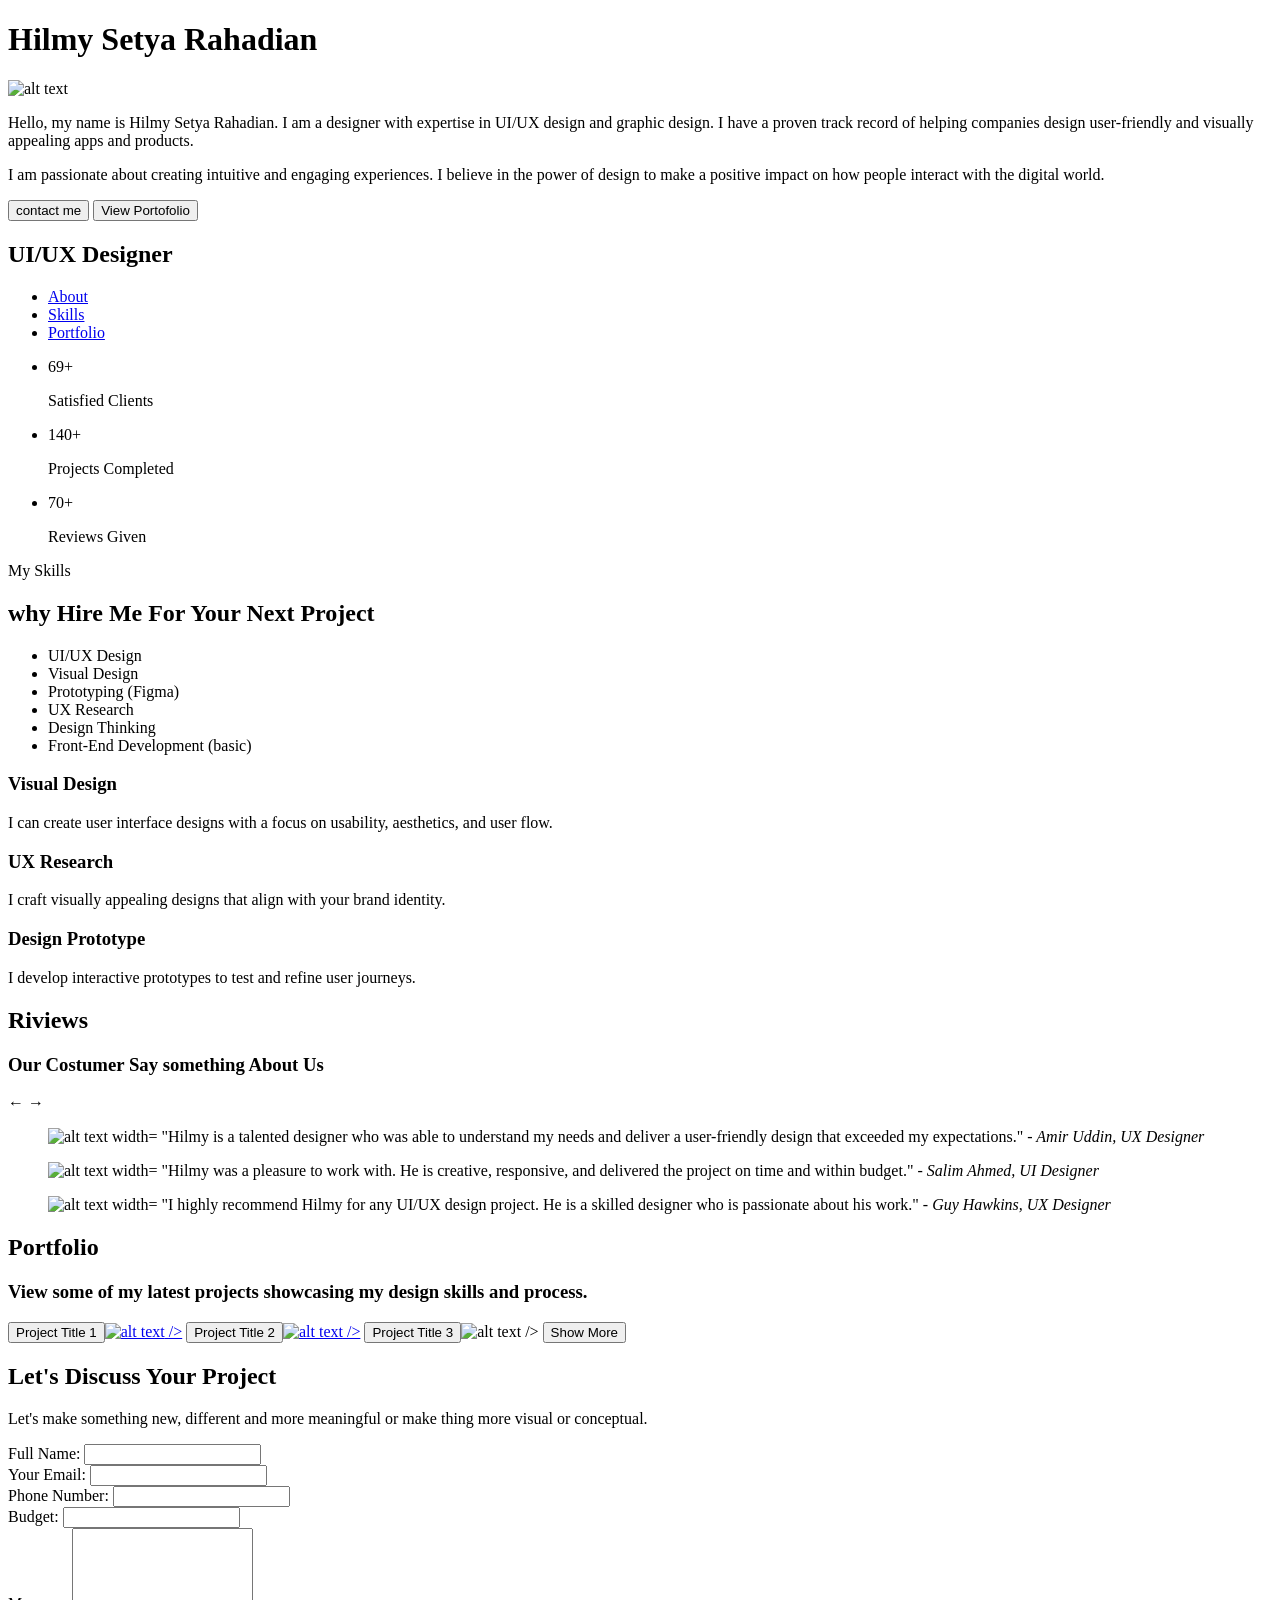
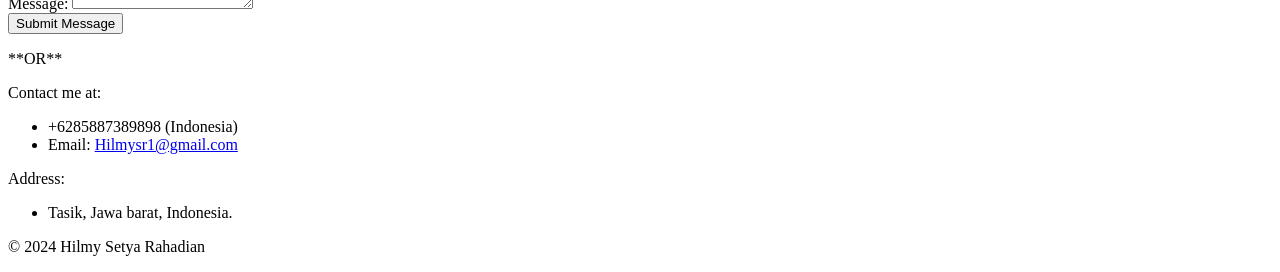
==== index.html @ 0fe9baed "Add files via upload" ====
<!DOCTYPE html>
<html lang="en">
  <head>
    <meta charset="UTF-8" />
    <meta name="viewport" content="width=device-width, initial-scale=1.0" />
    <title>Hilmy Setya Rahadian | UI/UX Designer</title>
    <link rel="stylesheet" href="styles.css" />
  </head>
  <body>
    <header>
      <h1>Hilmy Setya Rahadian</h1>
      <img class="image4" src="./assets/my foto.jpeg" alt="alt text" width= "400" height="400" />

        <p>
          Hello, my name is Hilmy Setya Rahadian. I am a designer with expertise
          in UI/UX design and graphic design. I have a proven track record of
          helping companies design user-friendly and visually appealing apps and
          products.
        </p>

        <p>
          I am passionate about creating intuitive and engaging experiences. I
          believe in the power of design to make a positive impact on how people
          interact with the digital world.
        </p>
        <button>contact me</button>
        <button>View Portofolio</button>
      </section>

      <h2>UI/UX Designer</h2>
    </header>

    <nav>
      <ul>
        <li><a href="#about">About</a></li>
        <li><a href="#skills">Skills</a></li>
        <li><a href="#portfolio">Portfolio</a></li>
      </ul>
      <a href="#">
    
          </a>
        </a>
      </a>
    </nav>
    <section class="stats">
      <ul class="stats-list">
        <li>
          <span class="stat-count">69+</span>
          <p>Satisfied Clients</p>
        </li>
        <li>
          <span class="stat-count">140+</span>
          <p>Projects Completed</p>
        </li>
        <li>
          <span class="stat-count">70+</span>
          <p>Reviews Given</p>
        </li>
      </ul>
      

    <main>
      <section id="skills">
        <p>My Skills <p>
        <h2>why Hire Me For Your Next Project</h2>
        <ul class="skills-list">
          <li>UI/UX Design</li>
          <li>Visual Design</li>
          <li>Prototyping (Figma)</li>
          <li>UX Research</li>
          <li>Design Thinking</li>
          <li>Front-End Development (basic)</li>
        </ul>
        <div class="skills-descriptions">
          <h3>Visual Design</h3>
          <p>
            I can create user interface designs with a focus on usability,
            aesthetics, and user flow.
          </p>
          <h3>UX Research</h3>
          <p>
            I craft visually appealing designs that align with your brand
            identity.
          </p>
          <h3>Design Prototype</h3>
          <p>
            I develop interactive prototypes to test and refine user journeys.
          </p>
        </div>
      </section>
    </section>

    <section id="Riviews">
      <h2>Riviews</h2>
      <h3>Our Costumer Say something About Us</h3><p> &#8592 &#8594 </p>
      <div class="Riviews-container">
        <blockquote>
          <img class="image4" src="./assets/random person.png" alt="alt text width="200 height="100" />
          "Hilmy is a talented designer who was able to understand my needs
          and deliver a user-friendly design that exceeded my expectations."
          <cite>- Amir Uddin, UX Designer</cite>
        </blockquote>
        <blockquote>
          <img class="image4" src="./assets/random person 1.png" alt="alt text width="200 height="100" />
          "Hilmy was a pleasure to work with. He is creative, responsive, and
          delivered the project on time and within budget."
          <cite>- Salim Ahmed, UI Designer</cite>
        </blockquote>
        <blockquote>
          <img class="image4" src="./assets/random person 2.png" alt="alt text width="400 height="200" />
          "I highly recommend Hilmy for any UI/UX design project. He is a
          skilled designer who is passionate about his work."
          <cite>- Guy Hawkins, UX Designer</cite>
        </blockquote>
  </section>
      <section id="portfolio">
        <h2>Portfolio</h2>
       
         <h3> View some of my latest projects showcasing my design skills and
          process.
        </h3>
        
        <a href="#" class="portfolio-item"
          > <button>Project Title 1</button><img class="image4" src="./assets/project 1.png" alt="alt text" width= "200" height="500" />
        /></a> 

        <a href="#" class="portfolio-item"
          ><button>Project Title 2</button><img class="image4" src="./assets/project 2.png" alt="alt text" width= "200" height="500" />
        /></a>

        <a href="#" class="portfolio-item"
       ></a> <button>Project Title 3</button><img class="image4" src="./assets/project 3.png" alt="alt text" width= "200" height="500" />
        /></a>

        <button>Show More</button>
   
    
          <section id="contact">
            <h2>Let's Discuss Your Project</h2>
            <p>
              Let's make something new, different and more meaningful or make
              thing more visual or conceptual.
            </p>
            <form action="form-handler.php" method="post">
              <div class="contact-form">
                <label for="name">Full Name:</label>
                <input type="text" id="name" name="name" required />
              </div>
              <div class="contact-form">
                <label for="email">Your Email:</label>
                <input type="email" id="email" name="email" required />
              </div>
              <div class="contact-form">
                <label for="phone">Phone Number:</label>
                <input type="tel" id="phone" name="phone" />
              </div>
              <div class="contact-form">
                <label for="budget">Budget:</label>
                <input type="text" id="budget" name="budget" />
              </div>
              <div class="contact-form">
                <label for="message">Message:</label>
                <textarea
                  id="message"
                  name="message"
                  rows="5"
                  required
                ></textarea>
              </div>
              <div class="contact-form">
                <button type="submit">Submit Message</button>
              </div>
            </form>
            <p>**OR**</p>
            <p>Contact me at:</p>
            <ul class="contact-info">
              <li>+6285887389898 (Indonesia)</li>

            
              </li>
              <li>
                Email:
                <a href="mailto:azraelcreed9@gmail.com"
                  >Hilmysr1@gmail.com</a
                >
              </li>
            </ul>
            <p>Address:</p>
            <ul class="contact-info">
              <li>Tasik, Jawa barat, Indonesia.</li>
            </ul>
          </section>
        </div>
      </section>
    </main>

    <footer>
      <p>&copy; 2024 Hilmy Setya Rahadian</p>
    </footer>
  </body>
</html>
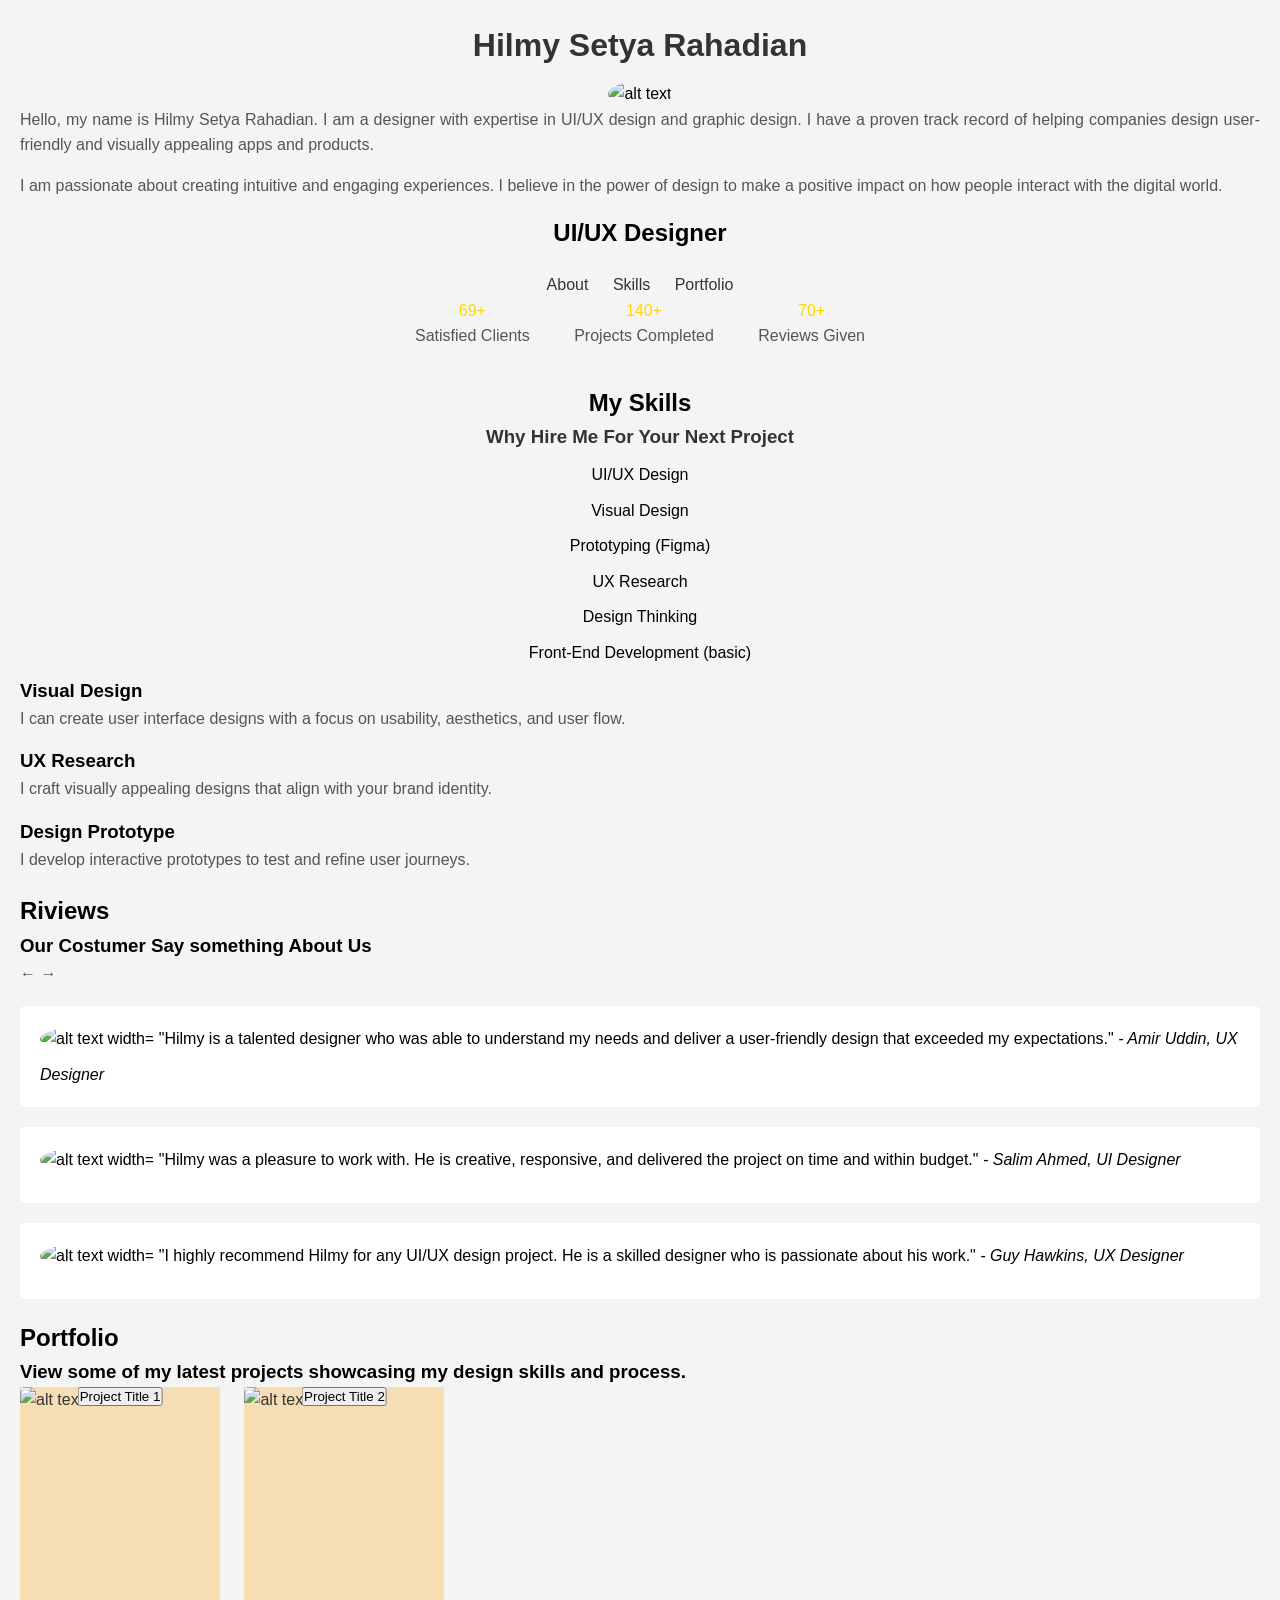
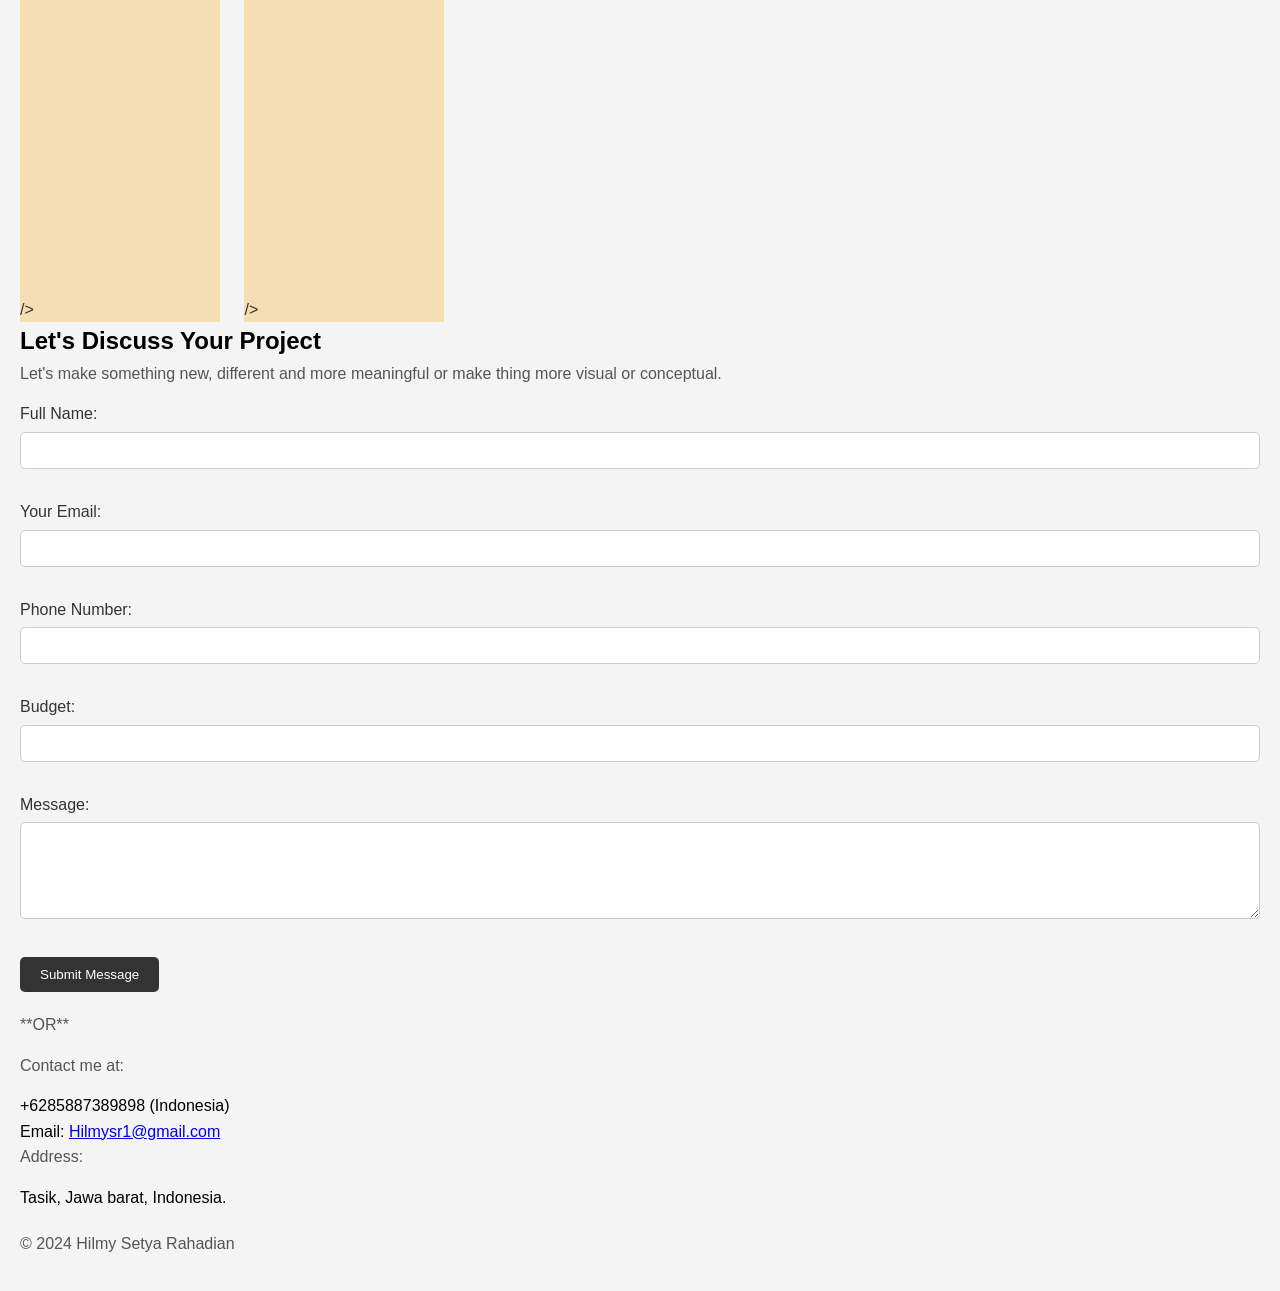
==== commit 507648a1: "Add files via upload" ====
--- a/index.html
+++ b/index.html
@@ -5,11 +5,13 @@
     <meta name="viewport" content="width=device-width, initial-scale=1.0" />
     <title>Hilmy Setya Rahadian | UI/UX Designer</title>
     <link rel="stylesheet" href="styles.css" />
-  </head>
+  </head> 
   <body>
     <header>
       <h1>Hilmy Setya Rahadian</h1>
-      <img class="image4" src="./assets/my foto.jpeg" alt="alt text" width= "400" height="400" />
+     <div class="image-container">
+  <img class="image1" src="./assets/my foto.jpeg" alt="alt text" width="300" height="200" />
+</div>
 
         <p>
           Hello, my name is Hilmy Setya Rahadian. I am a designer with expertise
@@ -23,8 +25,6 @@
           believe in the power of design to make a positive impact on how people
           interact with the digital world.
         </p>
-        <button>contact me</button>
-        <button>View Portofolio</button>
       </section>
 
       <h2>UI/UX Designer</h2>
@@ -58,11 +58,11 @@
         </li>
       </ul>
       
-
+<header></header>
     <main>
       <section id="skills">
-        <p>My Skills <p>
-        <h2>why Hire Me For Your Next Project</h2>
+        <h2>My Skills</h2>
+        <h1>Why Hire Me For Your Next Project</h1>
         <ul class="skills-list">
           <li>UI/UX Design</li>
           <li>Visual Design</li>
@@ -71,24 +71,26 @@
           <li>Design Thinking</li>
           <li>Front-End Development (basic)</li>
         </ul>
-        <div class="skills-descriptions">
-          <h3>Visual Design</h3>
-          <p>
-            I can create user interface designs with a focus on usability,
-            aesthetics, and user flow.
-          </p>
-          <h3>UX Research</h3>
-          <p>
-            I craft visually appealing designs that align with your brand
-            identity.
-          </p>
-          <h3>Design Prototype</h3>
-          <p>
-            I develop interactive prototypes to test and refine user journeys.
-          </p>
-        </div>
       </section>
-    </section>
+        
+          <div class="skills-descriptions">
+            <h3>Visual Design</h3>
+            <p>
+              I can create user interface designs with a focus on usability,
+              aesthetics, and user flow.
+            </p>
+            <h3>UX Research</h3>
+            <p>
+              I craft visually appealing designs that align with your brand
+              identity.
+            </p>
+            <h3>Design Prototype</h3>
+            <p>
+              I develop interactive prototypes to test and refine user journeys.
+            </p>
+          </div>
+        </section>
+      </section>
 
     <section id="Riviews">
       <h2>Riviews</h2>
@@ -127,14 +129,7 @@
         <a href="#" class="portfolio-item"
           ><button>Project Title 2</button><img class="image4" src="./assets/project 2.png" alt="alt text" width= "200" height="500" />
         /></a>
-
-        <a href="#" class="portfolio-item"
-       ></a> <button>Project Title 3</button><img class="image4" src="./assets/project 3.png" alt="alt text" width= "200" height="500" />
-        /></a>
-
-        <button>Show More</button>
    
-    
           <section id="contact">
             <h2>Let's Discuss Your Project</h2>
             <p>
--- a/styles.css
+++ b/styles.css
@@ -0,0 +1,198 @@
+/* Reset CSS */
+p {
+  text-align: justify; /* Membuat teks rata kanan dan kiri */
+}
+
+* {
+  margin: 0;
+  padding: 0;
+  box-sizing: border-box;
+}
+.image1 {
+  position: relative;
+}
+
+.image4 {
+  border-radius: 50%;
+}
+.image1 {
+  border-radius: 50%; /* Mengatur gambar menjadi lingkaran */
+  width: 300px;
+  height: 200px;
+}
+
+body {
+  font-family: Arial, sans-serif;
+  line-height: 1.6;
+  background-color: #f4f4f4;
+  padding: 20px;
+}
+
+.portfolio-item {
+  background-color: #f5deb3; /* Kode warna krem */
+  position: relative;
+}
+.stat-count {
+  color: #ffd700; /* Atur warna teks menjadi kuning */
+}
+
+.portfolio-item button {
+  position: absolute;
+  top: 0;
+  left: 50%;
+  transform: translateX(-50%);
+  z-index: 1;
+}
+
+header {
+  text-align: center;
+  margin-bottom: 20px;
+}
+
+h1 {
+  color: #333;
+  margin-bottom: 10px;
+}
+.skills-descriptions h3,
+.skills-descriptions p {
+  white-space: nowrap;
+}
+p {
+  color: #555;
+  margin-bottom: 15px;
+}
+
+nav ul {
+  list-style: none;
+  text-align: center;
+}
+
+nav ul li {
+  display: inline;
+  margin: 0 10px;
+}
+
+nav ul li a {
+  text-decoration: none;
+  color: #333;
+  transition: color 0.3s ease;
+}
+
+nav ul li a:hover {
+  color: #f00; /* Ganti dengan warna yang diinginkan */
+}
+
+section.stats {
+  text-align: center;
+  margin-bottom: 20px;
+}
+
+.stats-list {
+  list-style: none;
+  padding: 0;
+}
+
+.stats-list li {
+  display: inline-block;
+  margin: 0 20px;
+  color: #777;
+}
+
+.skills-list {
+  list-style: none;
+  padding: 0;
+}
+
+.skills-list li {
+  margin-bottom: 10px;
+}
+
+.skills-descriptions h3 {
+  margin-top: 10px;
+}
+
+.Riviews-container {
+  margin-top: 20px;
+}
+
+blockquote {
+  background: #fff;
+  padding: 20px;
+  border-radius: 5px;
+  margin-bottom: 20px;
+}
+
+blockquote img {
+  border-radius: 50%;
+  margin-bottom: 10px;
+}
+
+.portfolio-item {
+  display: inline-block;
+  margin-right: 20px;
+  text-decoration: none;
+  color: #333;
+}
+
+.portfolio-item img {
+  display: block;
+  border-radius: 5px;
+  margin-bottom: 10px;
+}
+.portfolio-item {
+  position: relative;
+}
+.skills-descriptions {
+  text-align: left; /* Mengatur teks ke kiri */
+}
+
+.portfolio-item button {
+  position: absolute;
+  top: 0;
+  left: 50%; /* Menggeser tombol ke tengah */
+  transform: translateX -50%; /* Untuk menggeser tombol ke tengah secara horizontal */
+  z-index: 1; /* Untuk memastikan tombol berada di atas gambar */
+}
+
+.contact-form {
+  margin-bottom: 20px;
+}
+
+.contact-form label {
+  display: block;
+  margin-bottom: 5px;
+  color: #333;
+}
+
+.contact-form input,
+.contact-form textarea {
+  width: 100%;
+  padding: 10px;
+  margin-bottom: 10px;
+  border: 1px solid #ccc;
+  border-radius: 5px;
+}
+
+.contact-form button {
+  padding: 10px 20px;
+  background-color: #333;
+  color: #fff;
+  border: none;
+  border-radius: 5px;
+  cursor: pointer;
+  transition: background-color 0.3s ease;
+}
+
+.contact-form button:hover {
+  background-color: #f00; /* Ganti dengan warna yang diinginkan */
+}
+
+.contact-info {
+  list-style: none;
+}
+
+footer {
+  text-align: center;
+  margin-top: 20px;
+  color: #777;
+}
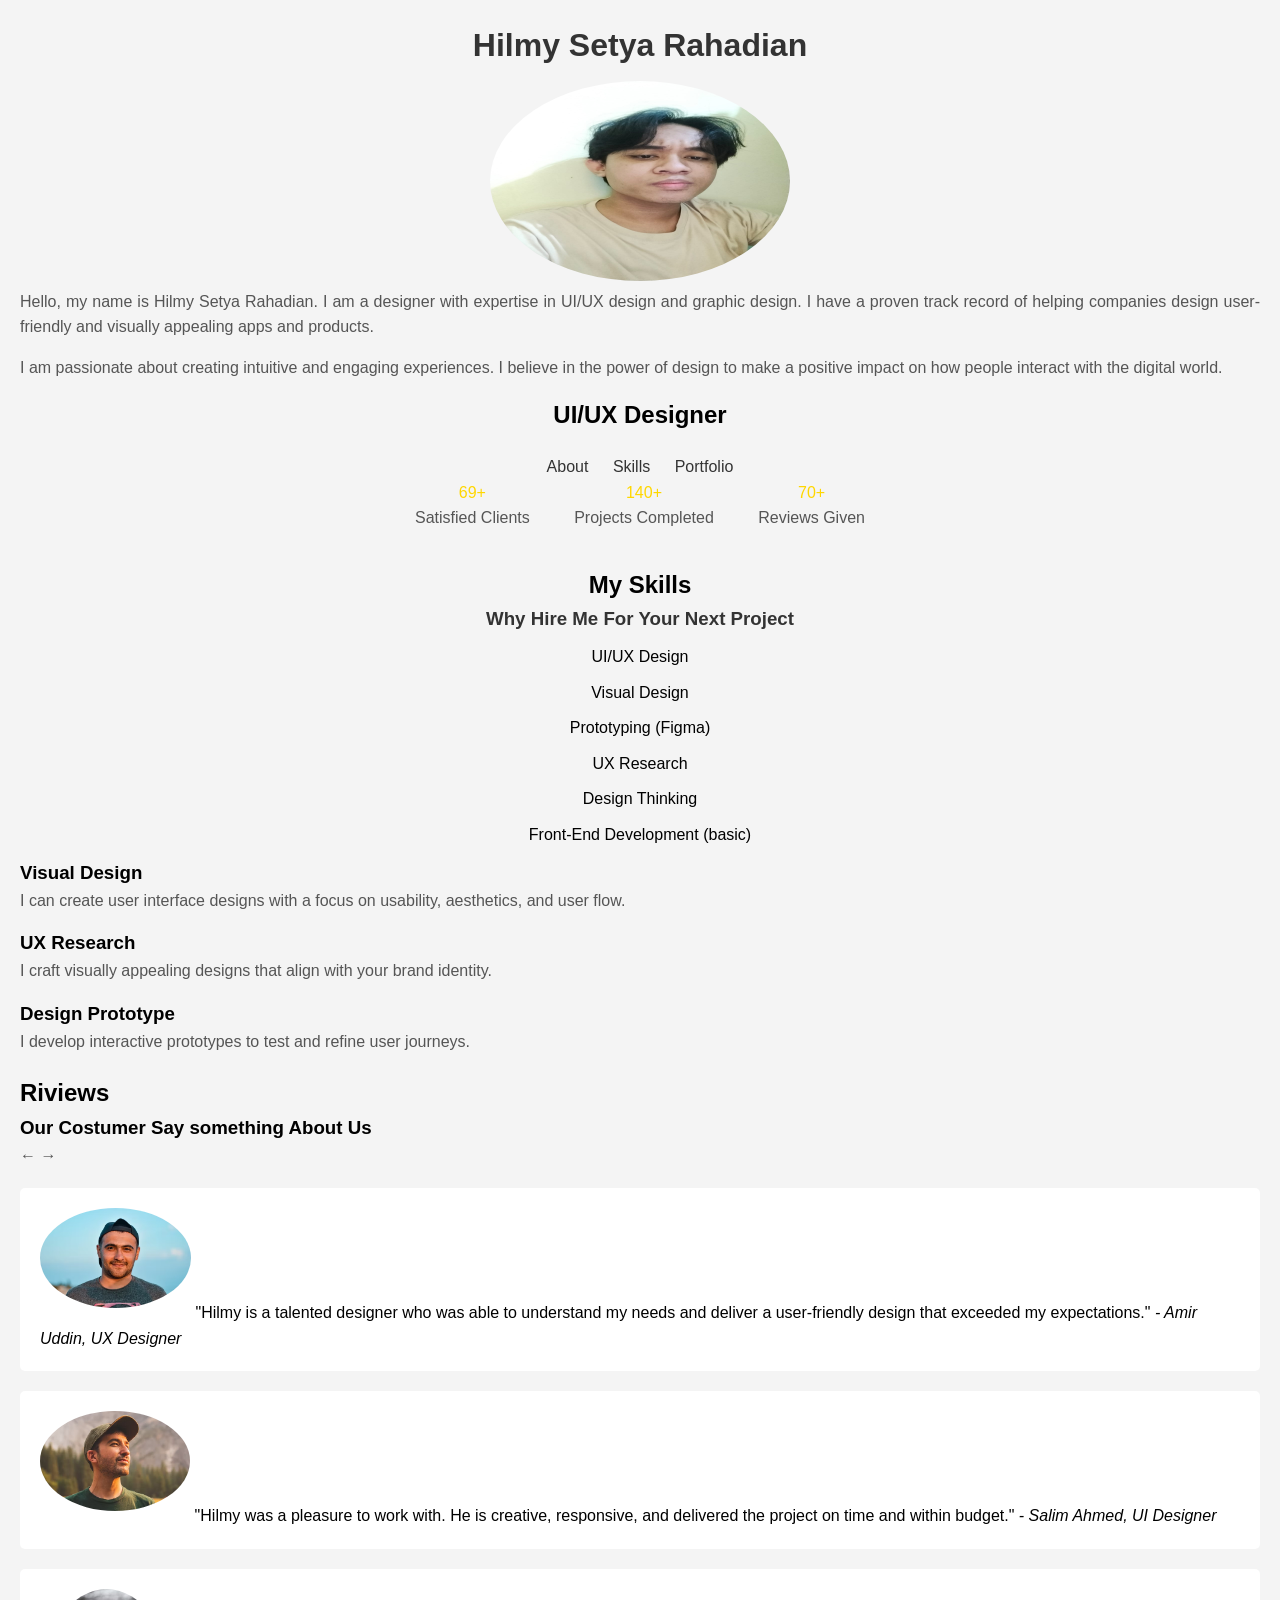
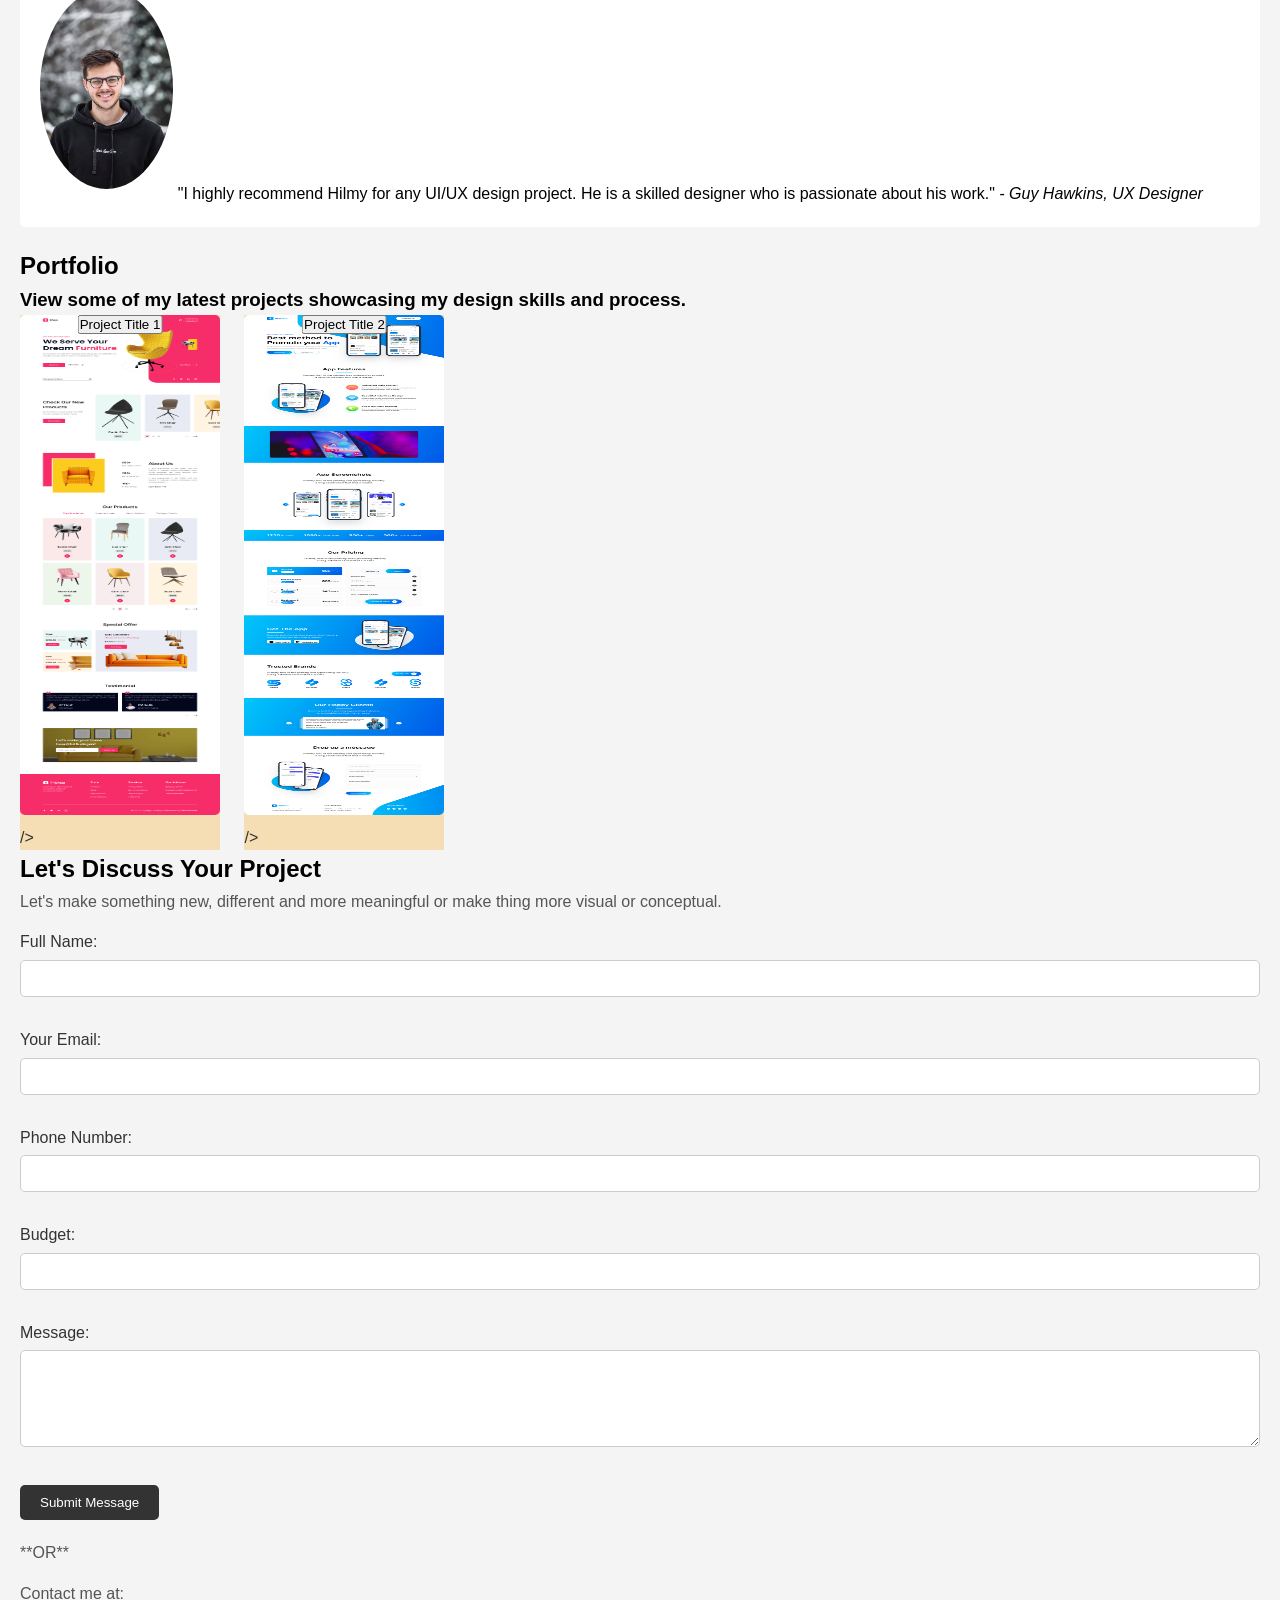
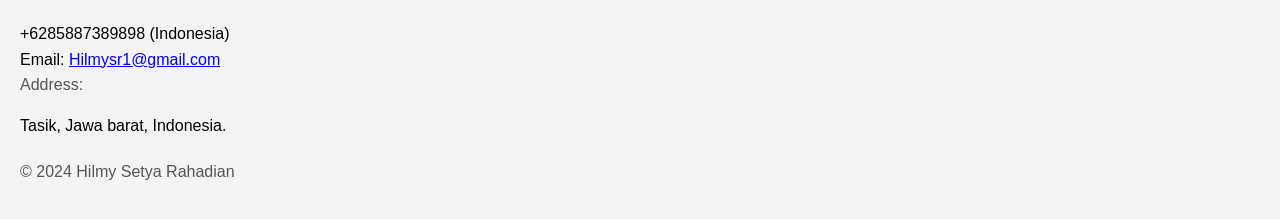
==== commit b287d297: "Add files via upload" ====
--- a/index.html
+++ b/index.html
@@ -25,8 +25,7 @@
           believe in the power of design to make a positive impact on how people
           interact with the digital world.
         </p>
-      </section>
-
+      </section>  
       <h2>UI/UX Designer</h2>
     </header>
 
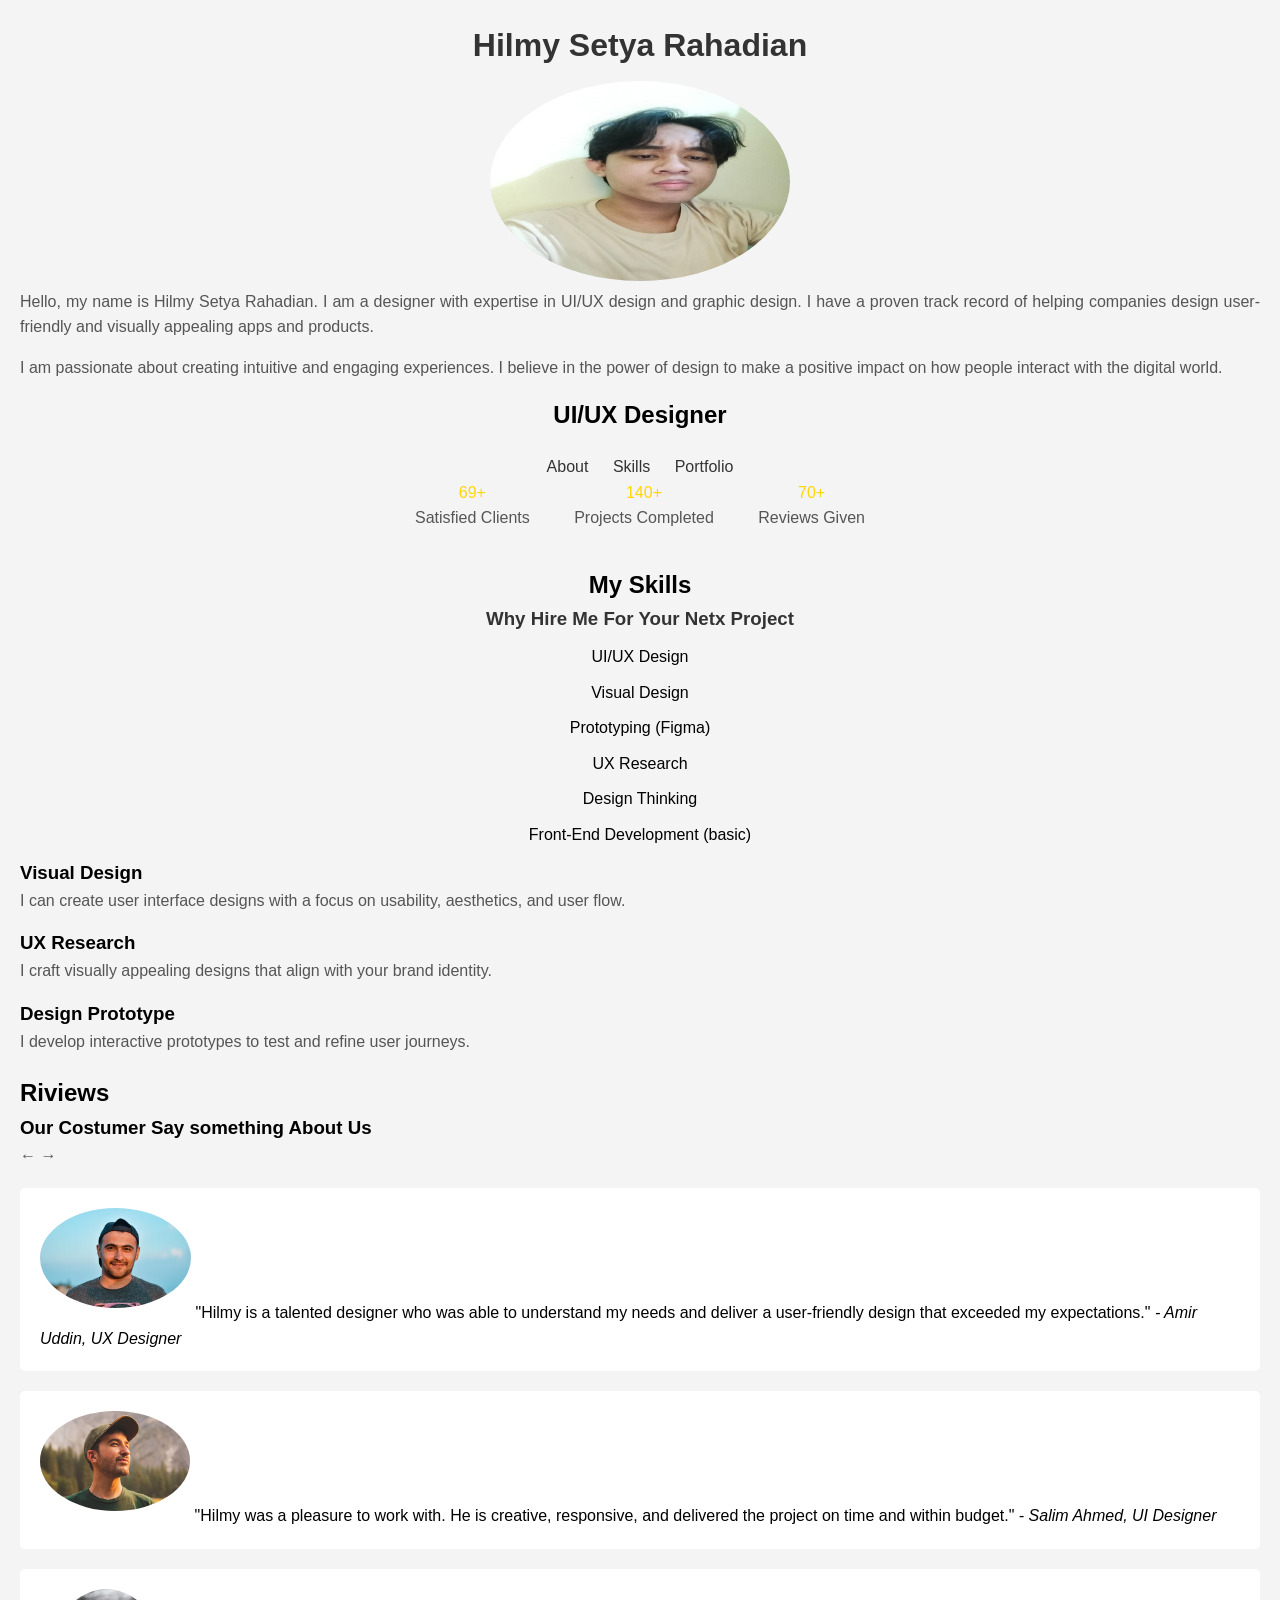
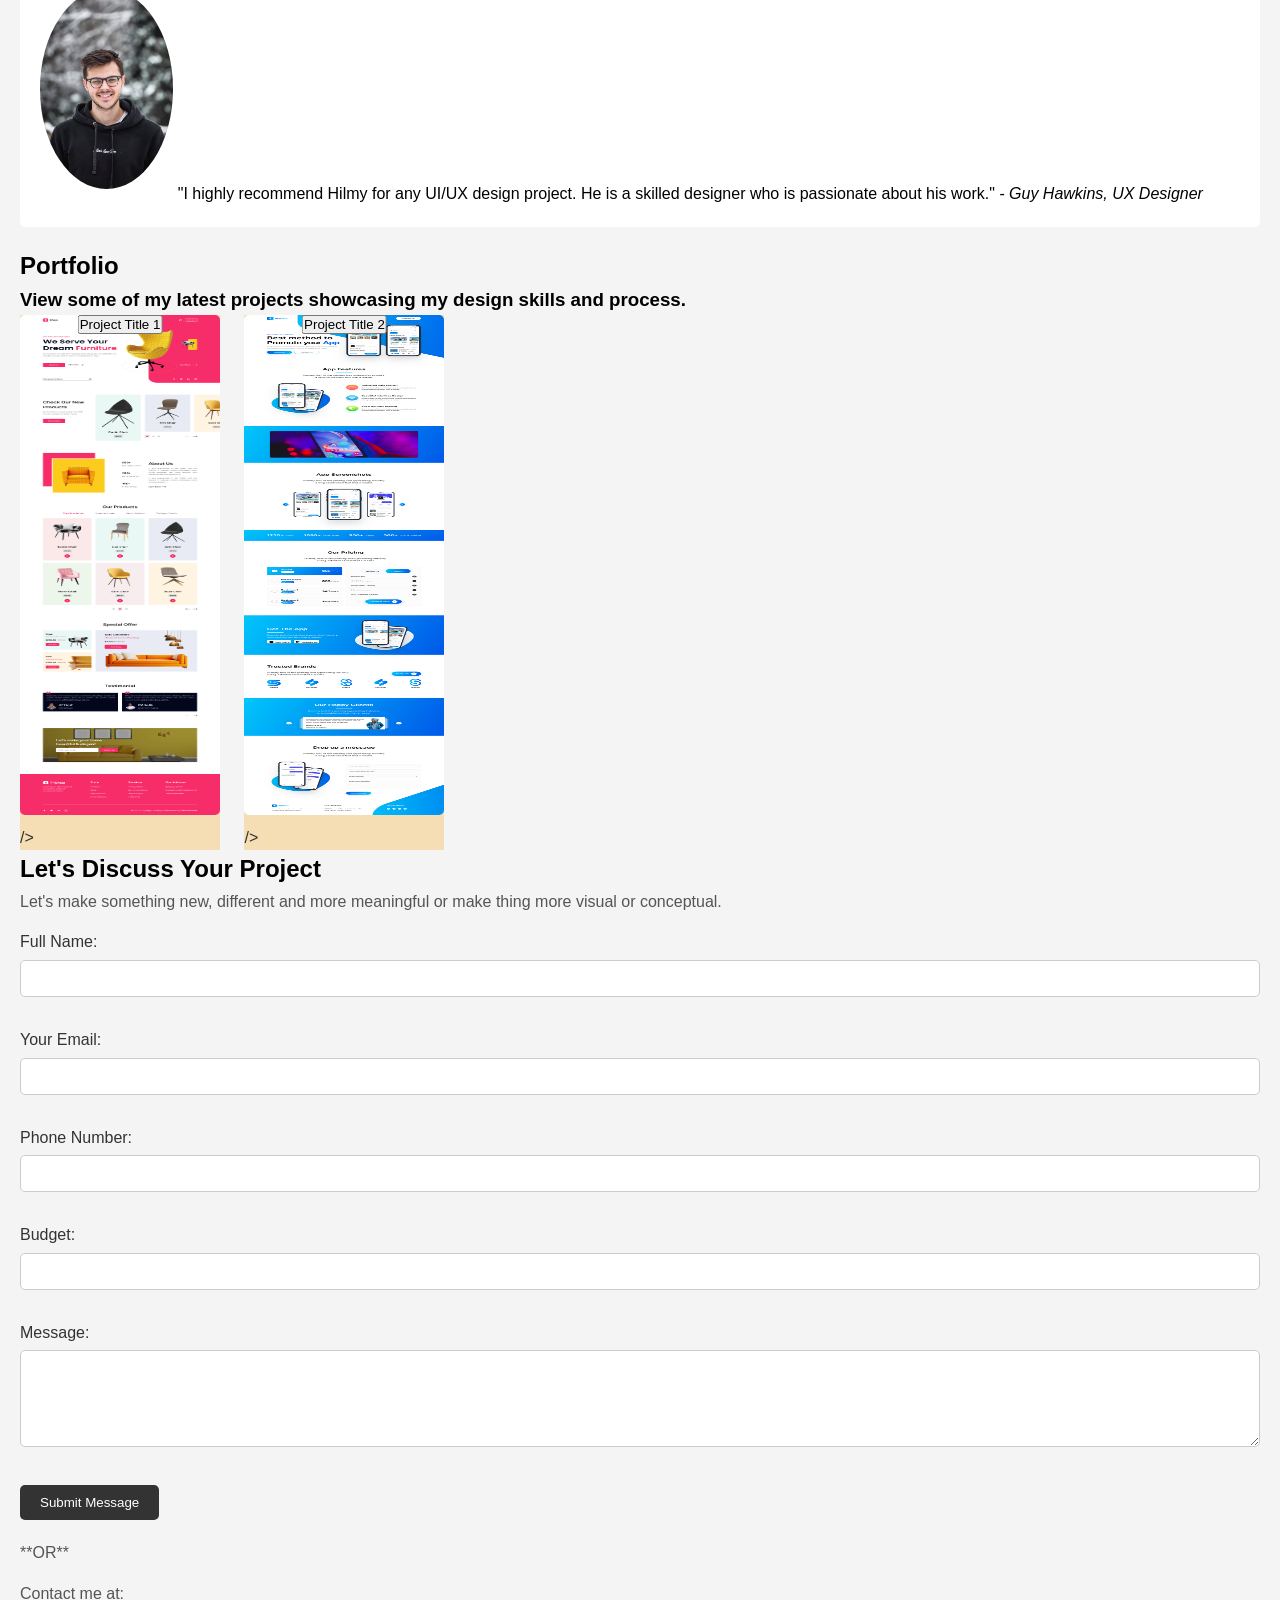
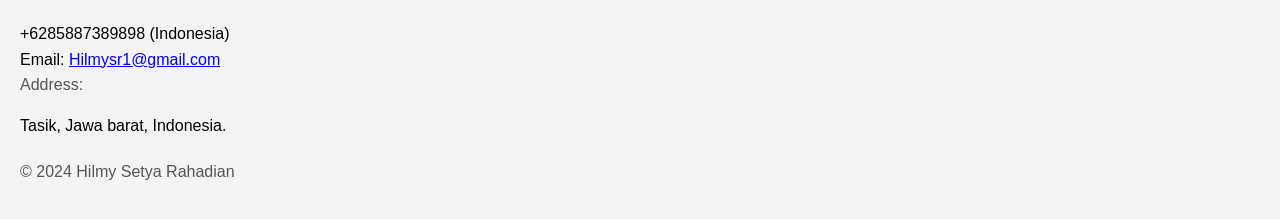
==== commit f48134c5: "Add files via upload" ====
--- a/index.html
+++ b/index.html
@@ -11,6 +11,7 @@
       <h1>Hilmy Setya Rahadian</h1>
      <div class="image-container">
   <img class="image1" src="./assets/my foto.jpeg" alt="alt text" width="300" height="200" />
+  
 </div>
 
         <p>
@@ -29,13 +30,29 @@
       <h2>UI/UX Designer</h2>
     </header>
 
-    <nav>
-      <ul>
-        <li><a href="#about">About</a></li>
-        <li><a href="#skills">Skills</a></li>
-        <li><a href="#portfolio">Portfolio</a></li>
-      </ul>
+      <nav>
+        <ul id="menu">
+          <li><a href="#about">About</a></li>
+          <li><a href="#skills">Skills</a></li>
+          <li><a href="#portfolio">Portfolio</a></li>
+        </ul>
+      </nav>
       <a href="#">
+        <script>
+          const menu = document.getElementById('menu');
+          menu.addEventListener('click', function(event) {
+            event.preventDefault(); // Prevent default anchor tag behavior
+            const target = event.target.closest('a'); // Find the closest anchor tag
+            if (target) {
+              const href = target.getAttribute('href');
+              const section = document.querySelector(href);
+              if (section) {
+                section.scrollIntoView({ behavior: 'smooth' }); // Smooth scroll to section
+              }
+            }
+          });
+        </script>
+        
     
           </a>
         </a>
@@ -61,7 +78,7 @@
     <main>
       <section id="skills">
         <h2>My Skills</h2>
-        <h1>Why Hire Me For Your Next Project</h1>
+        <h1>Why Hire Me For Your Netx Project</h1>
         <ul class="skills-list">
           <li>UI/UX Design</li>
           <li>Visual Design</li>
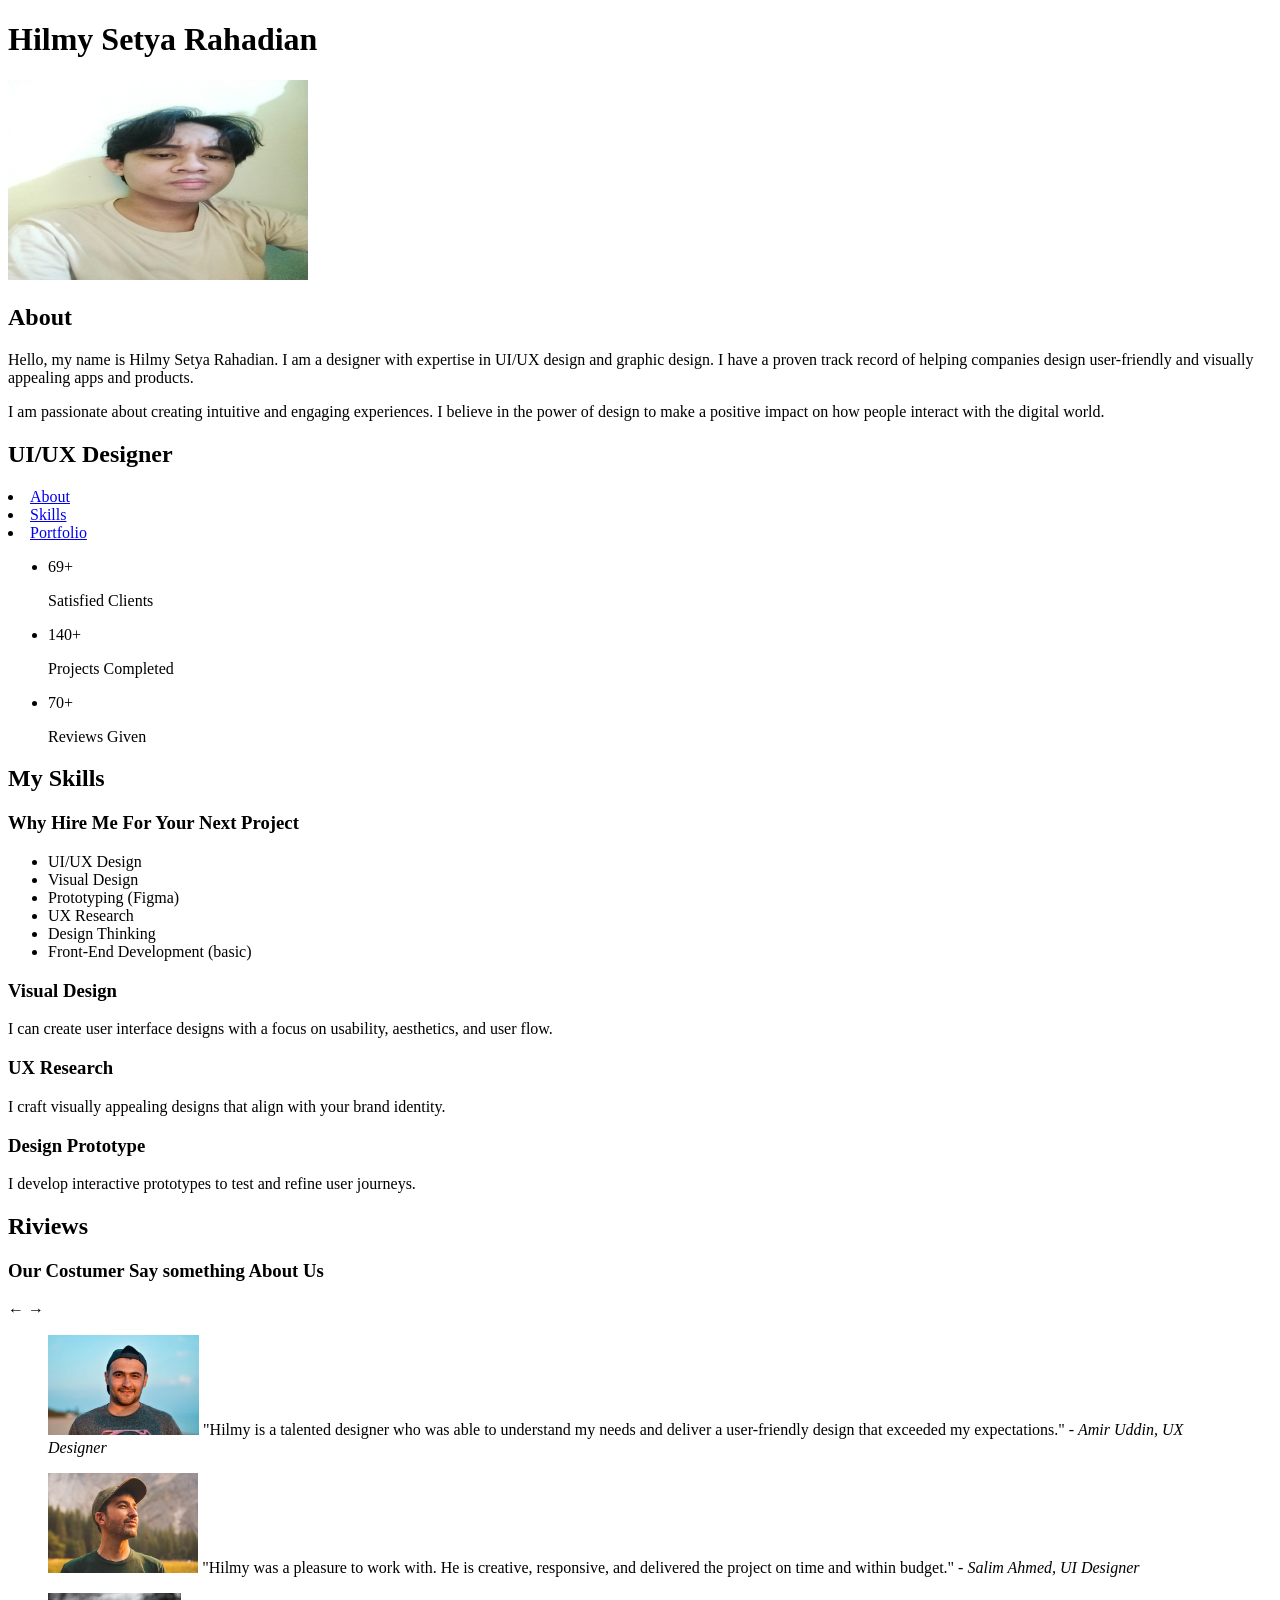
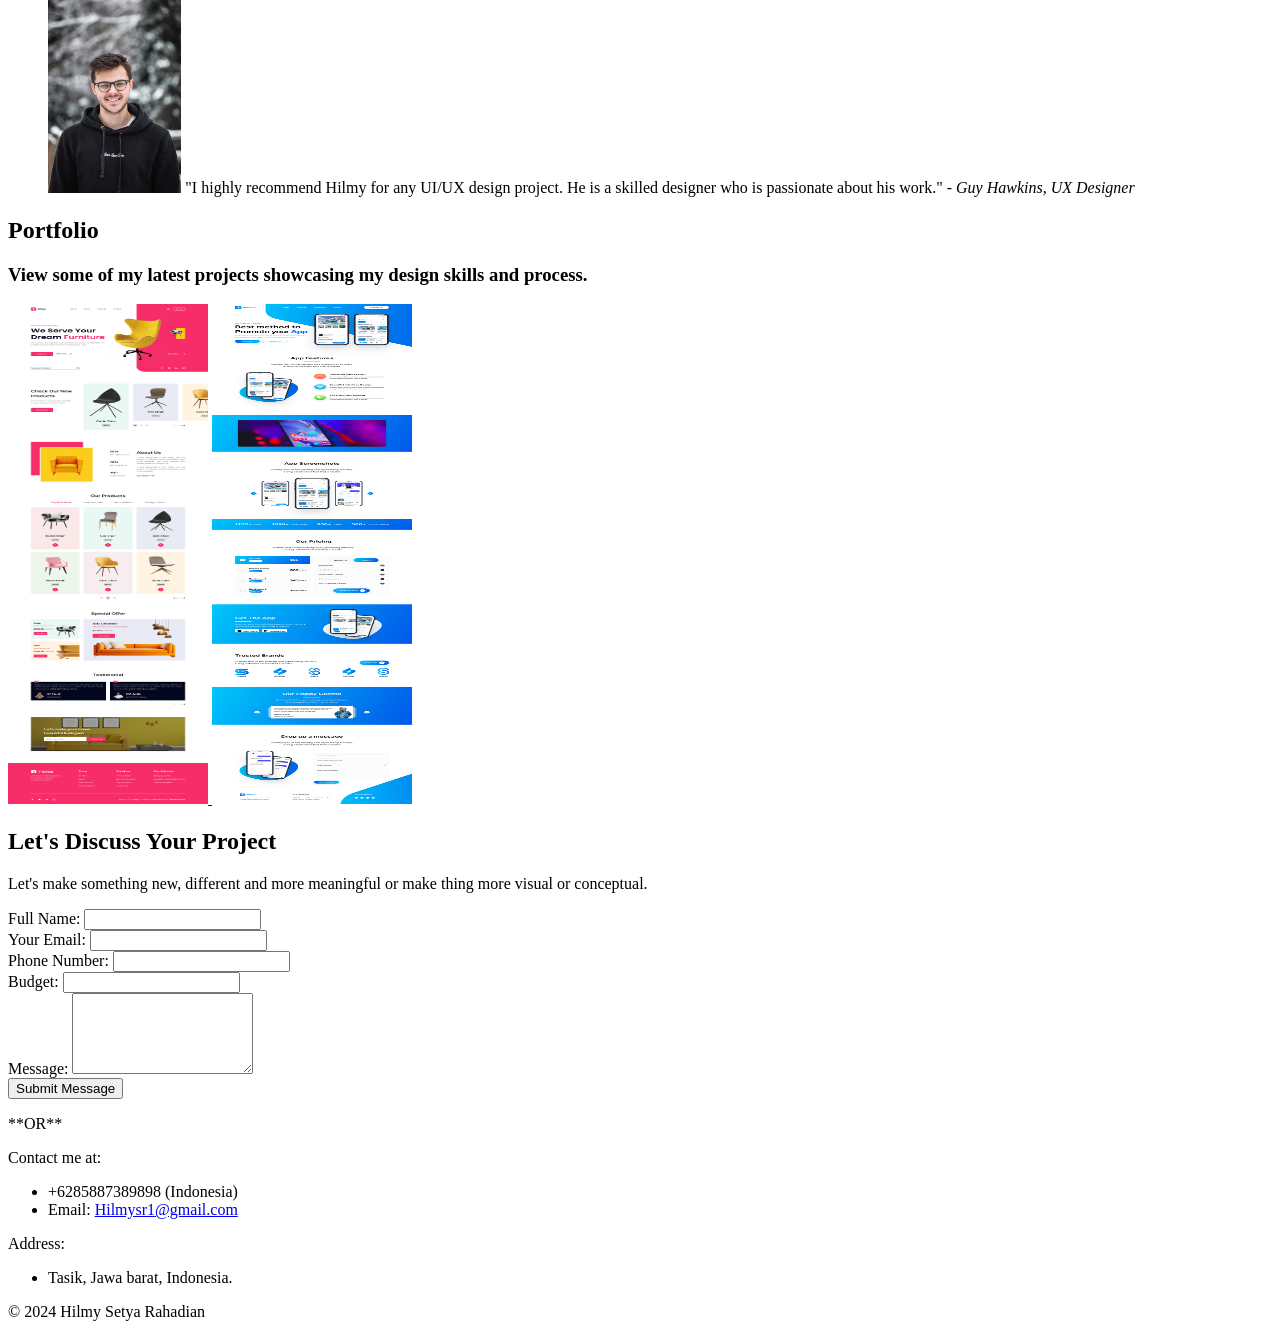
==== commit a033075a: "Add files via upload" ====
--- a/index.html
+++ b/index.html
@@ -11,9 +11,9 @@
       <h1>Hilmy Setya Rahadian</h1>
      <div class="image-container">
   <img class="image1" src="./assets/my foto.jpeg" alt="alt text" width="300" height="200" />
-  
 </div>
-
+<section id="about">
+  <h2>About</h2>
         <p>
           Hello, my name is Hilmy Setya Rahadian. I am a designer with expertise
           in UI/UX design and graphic design. I have a proven track record of
@@ -27,36 +27,22 @@
           interact with the digital world.
         </p>
       </section>  
+     
       <h2>UI/UX Designer</h2>
+  
+      <div class="hamburger-menu">
+        <div class="bar"></div>
+        <div class="bar"></div>
+        <div class="bar"></div>
+      </div>
     </header>
-
-      <nav>
-        <ul id="menu">
+  
+    <nav class="nav-menu">
           <li><a href="#about">About</a></li>
           <li><a href="#skills">Skills</a></li>
           <li><a href="#portfolio">Portfolio</a></li>
         </ul>
       </nav>
-      <a href="#">
-        <script>
-          const menu = document.getElementById('menu');
-          menu.addEventListener('click', function(event) {
-            event.preventDefault(); // Prevent default anchor tag behavior
-            const target = event.target.closest('a'); // Find the closest anchor tag
-            if (target) {
-              const href = target.getAttribute('href');
-              const section = document.querySelector(href);
-              if (section) {
-                section.scrollIntoView({ behavior: 'smooth' }); // Smooth scroll to section
-              }
-            }
-          });
-        </script>
-        
-    
-          </a>
-        </a>
-      </a>
     </nav>
     <section class="stats">
       <ul class="stats-list">
@@ -74,11 +60,10 @@
         </li>
       </ul>
       
-<header></header>
-    <main>
+<main>
       <section id="skills">
-        <h2>My Skills</h2>
-        <h1>Why Hire Me For Your Netx Project</h1>
+        <h2>My  Skills</h2>
+        <h1>Why Hire Me For Your Next Project</h1>
         <ul class="skills-list">
           <li>UI/UX Design</li>
           <li>Visual Design</li>
@@ -87,8 +72,6 @@
           <li>Design Thinking</li>
           <li>Front-End Development (basic)</li>
         </ul>
-      </section>
-        
           <div class="skills-descriptions">
             <h3>Visual Design</h3>
             <p>
@@ -106,7 +89,8 @@
             </p>
           </div>
         </section>
-      </section>
+    
+    
 
     <section id="Riviews">
       <h2>Riviews</h2>
@@ -139,12 +123,12 @@
         </h3>
         
         <a href="#" class="portfolio-item"
-          > <button>Project Title 1</button><img class="image4" src="./assets/project 1.png" alt="alt text" width= "200" height="500" />
-        /></a> 
+          ><img class="image4" src="./assets/project 1.png" alt="alt text" width= "200" height="500" />
+        </a> 
 
         <a href="#" class="portfolio-item"
-          ><button>Project Title 2</button><img class="image4" src="./assets/project 2.png" alt="alt text" width= "200" height="500" />
-        /></a>
+          ><img class="image4" src="./assets/project 2.png" alt="alt text" width= "200" height="500" />
+        </a>
    
           <section id="contact">
             <h2>Let's Discuss Your Project</h2>
@@ -200,13 +184,24 @@
             <ul class="contact-info">
               <li>Tasik, Jawa barat, Indonesia.</li>
             </ul>
-          </section>
-        </div>
-      </section>
-    </main>
-
-    <footer>
-      <p>&copy; 2024 Hilmy Setya Rahadian</p>
-    </footer>
-  </body>
-</html>
+          </main>
+          <footer>
+            <p>&copy; 2024 Hilmy Setya Rahadian</p>
+          </footer>
+        
+          <script>
+            const hamburgerMenu = document.querySelector('.hamburger-menu');
+            const navMenu = document.querySelector('.nav-menu');
+        
+            function toggleMenu() {
+              hamburgerMenu.classList.toggle('active');
+              navMenu.classList.toggle('active');
+            }
+        
+            hamburgerMenu.addEventListener('click', toggleMenu);
+          </script>
+        </body>
+        
+        </html>
+
+ 
